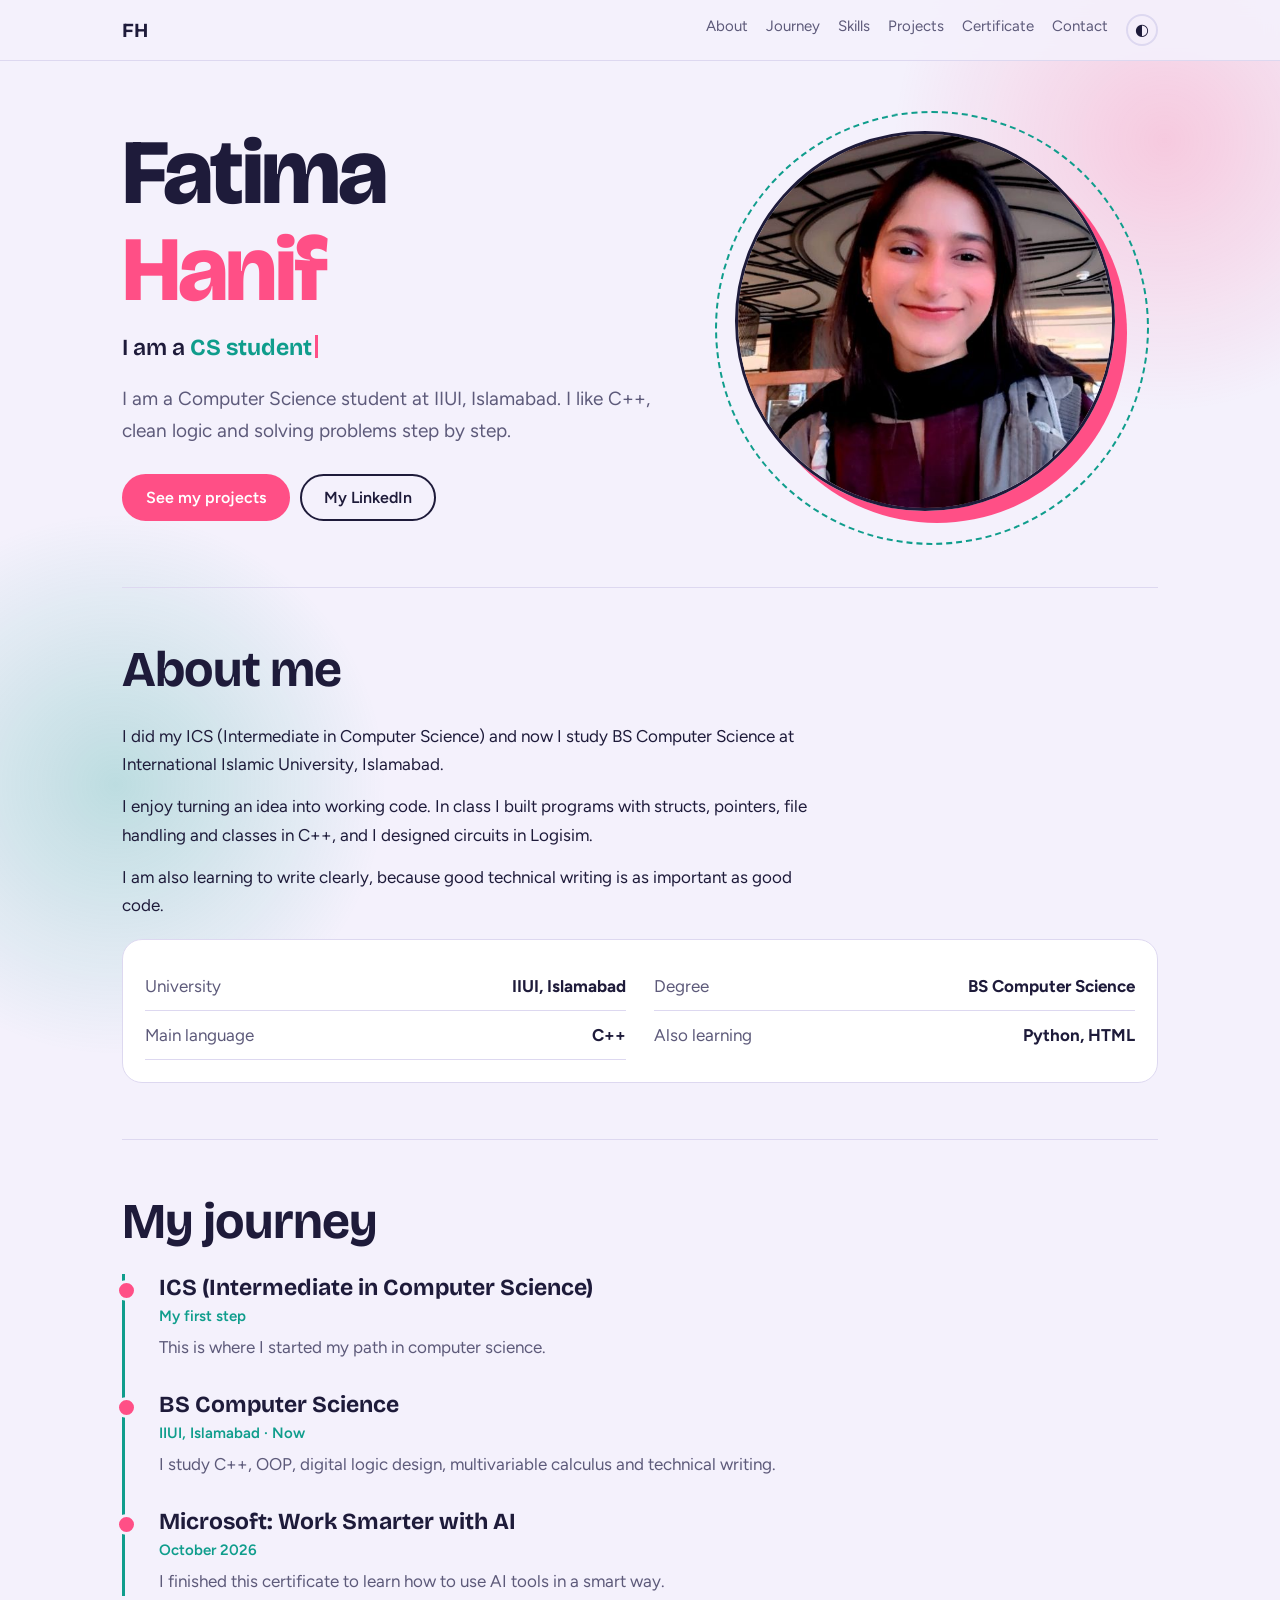
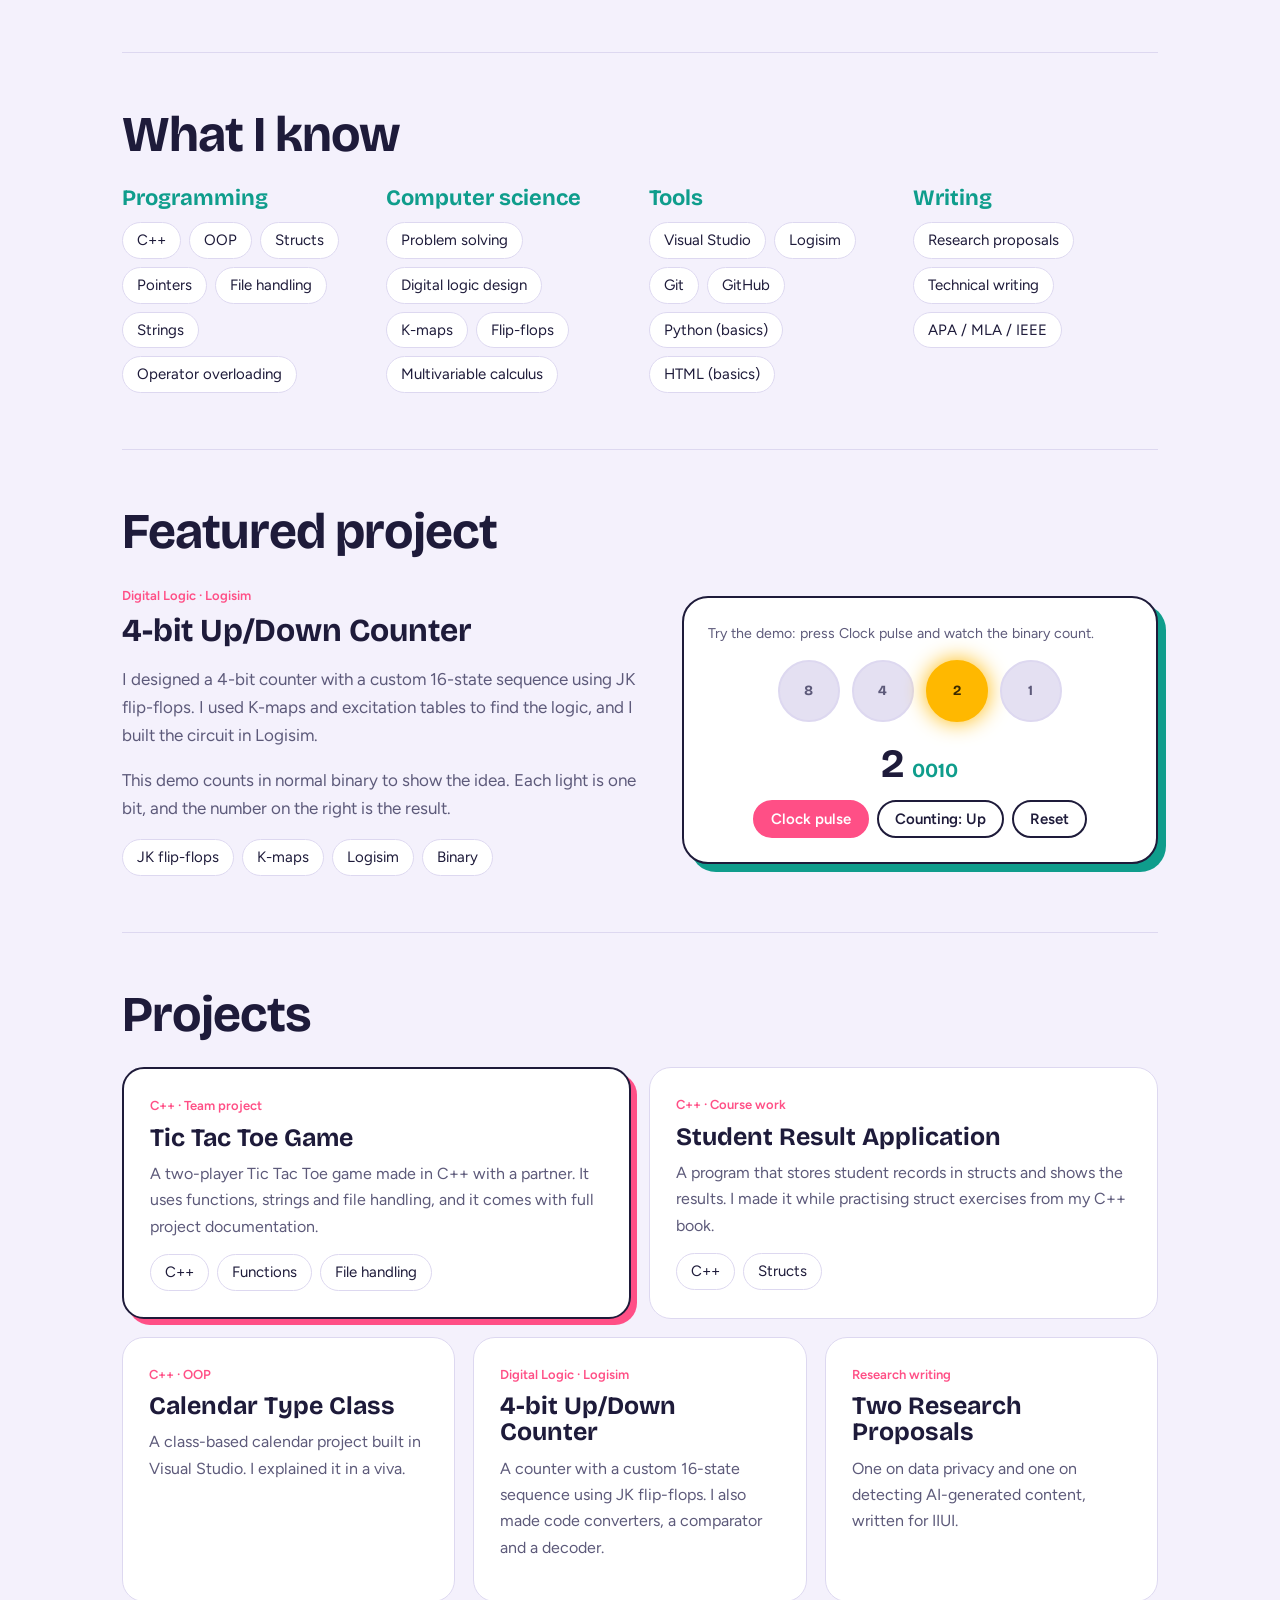
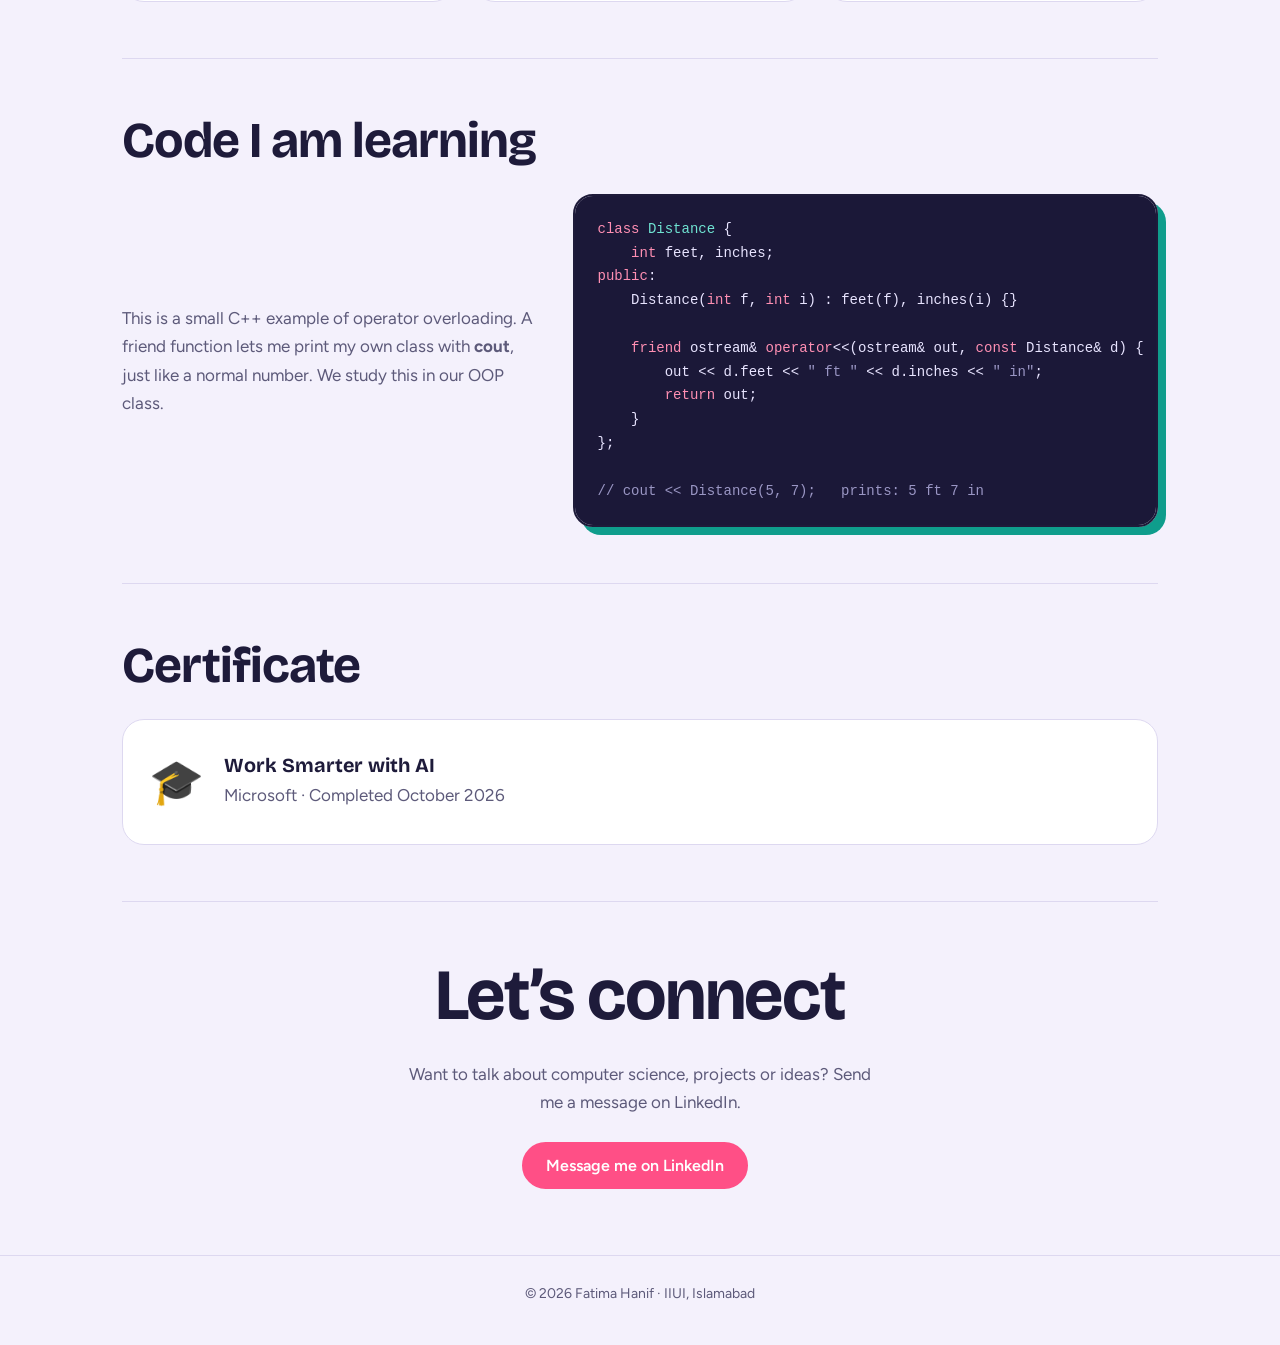
==== index.html @ 7690d079 "Rename Index.html to index.html" ====
<!DOCTYPE html>
<html lang="en">
<head>
<meta charset="utf-8">
<meta name="viewport" content="width=device-width, initial-scale=1, viewport-fit=cover">
<title>Fatima Hanif | Computer Science Student</title>
<link rel="preconnect" href="https://fonts.googleapis.com">
<link href="https://fonts.googleapis.com/css2?family=Bricolage+Grotesque:wght@500;700;800&family=Figtree:wght@400;500;600&display=swap" rel="stylesheet">
<style>
:root{--bg:#f4f1fc;--card:#fff;--ink:#1e1b3a;--mute:#5d5a7a;--line:#ddd8f0;--pink:#ff4f86;--teal:#0f9d8c;--led:#ffb800;--off:#e4e0f2;
box-sizing:border-box;padding-top:env(safe-area-inset-top,0px);padding-bottom:env(safe-area-inset-bottom,0px)}
@media(prefers-color-scheme:dark){:root:not([data-theme="light"]){--bg:#15132b;--card:#1f1c3d;--ink:#f1eeff;--mute:#b0abd2;--line:#34305c;--pink:#ff6b9a;--teal:#3fd3bf;--off:#2d2a52;color-scheme:dark}}
:root[data-theme="dark"]{--bg:#15132b;--card:#1f1c3d;--ink:#f1eeff;--mute:#b0abd2;--line:#34305c;--pink:#ff6b9a;--teal:#3fd3bf;--off:#2d2a52;color-scheme:dark}
html{scroll-behavior:smooth;scroll-padding-top:70px}
*{box-sizing:border-box}
body{margin:0;background:var(--bg);color:var(--ink);font:17px/1.65 Figtree,system-ui,sans-serif}
h1,h2,h3{font-family:'Bricolage Grotesque',Georgia,sans-serif;line-height:1.05;margin:0}
a{color:inherit}
:focus-visible{outline:3px solid var(--pink);outline-offset:3px}
.wrap{max-width:1080px;margin:0 auto;padding:0 22px}
nav{position:sticky;top:env(safe-area-inset-top,0px);z-index:5;background:color-mix(in srgb,var(--bg) 88%,transparent);backdrop-filter:blur(10px);border-bottom:1px solid var(--line)}
nav .wrap{display:flex;justify-content:space-between;align-items:center;height:60px;gap:12px}
nav b{font-family:'Bricolage Grotesque',sans-serif;font-size:20px}
nav div{display:flex;gap:18px;font-size:15px;flex-wrap:wrap}
nav a{text-decoration:none;color:var(--mute)}nav a:hover{color:var(--pink)}
.hero{display:grid;grid-template-columns:1.2fr 1fr;gap:40px;align-items:center;padding:64px 0 56px}
.hero h1{font-size:clamp(46px,8vw,92px);font-weight:800;letter-spacing:-.03em}
.hero h1 span{display:block;color:var(--pink)}
.hero p{max-width:46ch;color:var(--mute);font-size:19px;margin:22px 0 28px}
.btn{display:inline-block;padding:12px 22px;border-radius:999px;font-weight:600;text-decoration:none;border:2px solid var(--ink);margin:0 10px 10px 0;cursor:pointer;background:none;color:var(--ink);font:600 16px Figtree,sans-serif}
.btn.fill{background:var(--pink);border-color:var(--pink);color:#fff}
.btn:hover{transform:translateY(-2px)}
.chip{background:var(--card);border:2px solid var(--ink);border-radius:26px;padding:24px;box-shadow:8px 8px 0 var(--teal)}
.chip small{color:var(--mute);display:block;margin-bottom:14px}
.leds{display:flex;gap:12px;justify-content:center;margin:10px 0 18px}
.led{width:clamp(44px,12vw,62px);aspect-ratio:1;border-radius:50%;background:var(--off);border:2px solid var(--line);display:grid;place-items:center;font:700 14px 'Bricolage Grotesque',sans-serif;color:var(--mute);transition:.25s}
.led.on{background:var(--led);border-color:var(--led);color:#3a2a00;box-shadow:0 0 22px var(--led)}
.read{text-align:center;font:700 40px 'Bricolage Grotesque',sans-serif;margin-bottom:12px}
.read em{font-style:normal;color:var(--teal);font-size:20px;margin-left:8px}
.ctrl{display:flex;gap:8px;justify-content:center;flex-wrap:wrap}
.ctrl .btn{margin:0;padding:8px 16px;font-size:15px}
section{padding:56px 0;border-top:1px solid var(--line)}
section h2{font-size:clamp(32px,5vw,50px);margin-bottom:26px;letter-spacing:-.02em}
.about{display:grid;grid-template-columns:1fr;gap:32px}.about p{max-width:64ch}
.about p{margin:0 0 14px}
.facts{display:grid;grid-template-columns:1fr 1fr;gap:0 28px;margin-top:20px;background:var(--card);border-radius:20px;padding:22px;border:1px solid var(--line)}
.pic{display:grid;place-items:center;padding:0 14px 14px 0}.me{display:block;width:min(100%,380px);aspect-ratio:1;object-fit:cover;object-position:50% 20%;border-radius:50%;border:3px solid var(--ink);box-shadow:12px 12px 0 var(--pink)}
.facts div{display:flex;justify-content:space-between;gap:12px;padding:10px 0;border-bottom:1px solid var(--line)}
.facts div:last-child{border:0}.facts span{color:var(--mute)}.facts b{text-align:right}
.skills{display:grid;grid-template-columns:repeat(auto-fit,minmax(230px,1fr));gap:18px}
.skills h3{font-size:22px;margin-bottom:12px;color:var(--teal)}
.tags{display:flex;flex-wrap:wrap;gap:8px}
.tags span{background:var(--card);border:1px solid var(--line);padding:5px 14px;border-radius:999px;font-size:15px}
.proj{display:grid;grid-template-columns:repeat(6,1fr);gap:18px}
.card{background:var(--card);border:1px solid var(--line);border-radius:22px;padding:26px;grid-column:span 2}
.card.big{grid-column:span 3}
.card:nth-child(1){border:2px solid var(--ink);box-shadow:6px 6px 0 var(--pink)}
.card h3{font-size:25px;margin-bottom:10px}
.card p{margin:0 0 14px;color:var(--mute);font-size:16px}
.tag{font-size:13px;font-weight:600;color:var(--pink);margin-bottom:8px;display:block}
.cert{display:flex;gap:20px;align-items:center;background:var(--card);border:1px solid var(--line);border-radius:22px;padding:26px;flex-wrap:wrap}
.cert i{font-style:normal;font-size:44px}
.cert p{margin:4px 0 0;color:var(--mute)}
.contact{text-align:center}
.contact h2{font-size:clamp(36px,7vw,72px)}
.contact p{color:var(--mute);max-width:42ch;margin:0 auto 26px}
footer{text-align:center;color:var(--mute);font-size:14px;padding:26px 0 40px;border-top:1px solid var(--line)}
.theme{background:none;border:2px solid var(--line);color:var(--ink);border-radius:50%;width:32px;height:32px;cursor:pointer;font-size:16px;line-height:1;padding:0}.theme:hover{border-color:var(--pink)}
.card{transition:transform .2s}.card:hover{transform:translateY(-4px)}
.tl{list-style:none;margin:0;padding:0 0 0 26px;border-left:3px solid var(--teal)}.tl li{position:relative;padding:0 0 30px 8px}.tl li:last-child{padding-bottom:0}.tl li::before{content:"";position:absolute;left:-35px;top:6px;width:15px;height:15px;border-radius:50%;background:var(--pink);border:3px solid var(--bg)}
.tl b{font:700 23px 'Bricolage Grotesque',sans-serif;display:block}.tl span{color:var(--teal);font-weight:600;font-size:15px}.tl p{margin:4px 0 0;color:var(--mute)}
.cwrap{display:grid;grid-template-columns:1fr 1.4fr;gap:34px;align-items:center}.cwrap p{margin:0;color:var(--mute)}
.code{margin:0;background:#1b1838;color:#e8e4ff;border-radius:20px;padding:22px;overflow-x:auto;font:14px/1.7 ui-monospace,Consolas,monospace;border:2px solid var(--ink);box-shadow:8px 8px 0 var(--teal)}.code .k{color:#ff8fb3}.code .t{color:#6fe3d2}.code .c{color:#9a96c4}
.feat{display:grid;grid-template-columns:1.1fr 1fr;gap:36px;align-items:center}.feat h3{font-size:32px;margin-bottom:12px}.feat p{color:var(--mute)}
/* motion */
.bar{position:absolute;left:0;bottom:-1px;height:3px;width:100%;background:linear-gradient(90deg,var(--pink),var(--teal));transform-origin:left;transform:scaleX(0)}
nav a{position:relative}nav a::after{content:"";position:absolute;left:0;right:0;bottom:-3px;height:2px;background:var(--pink);transform:scaleX(0);transition:transform .25s}nav a:hover::after{transform:scaleX(1)}
body::before,body::after{content:"";position:fixed;z-index:-1;pointer-events:none;width:46vmax;height:46vmax;border-radius:50%}
body::before{top:-12vmax;right:-14vmax;background:radial-gradient(circle,color-mix(in srgb,var(--pink) 24%,transparent),transparent 65%);animation:drift 18s ease-in-out infinite alternate}
body::after{bottom:-14vmax;left:-14vmax;background:radial-gradient(circle,color-mix(in srgb,var(--teal) 24%,transparent),transparent 65%);animation:drift2 22s ease-in-out infinite alternate}
.hero h1{animation:rise .9s backwards}.hero h1 span{animation:rise .9s .15s backwards}
.role{font:600 23px 'Bricolage Grotesque',sans-serif;margin-top:16px;animation:rise .8s .3s backwards}.role b{color:var(--teal);font-weight:700}
.cur{display:inline-block;width:3px;height:1em;background:var(--pink);margin-left:3px;vertical-align:-3px;animation:blink 1s steps(2) infinite}
.hero p{animation:rise .8s .45s backwards}.hero .btn{animation:rise .8s .6s backwards}
.pic{position:relative;animation:float 6s ease-in-out 1.4s infinite}
.pic::before{content:"";position:absolute;top:50%;left:50%;width:min(calc(100% + 36px),430px);aspect-ratio:1;border-radius:50%;border:2px dashed var(--teal);transform:translate(-50%,-50%);animation:spin 28s linear infinite;pointer-events:none}
.me{animation:pop 1s .2s cubic-bezier(.2,.9,.3,1.25) backwards}
.js .rv{opacity:0;transform:translateY(30px);transition:opacity .7s ease,transform .7s cubic-bezier(.2,.7,.2,1)}.js .rv.in{opacity:1;transform:none}
.tags span{transition:transform .2s,border-color .2s}.tags span:hover{transform:translateY(-3px) rotate(-2deg);border-color:var(--pink)}
.cert i{display:inline-block;animation:wiggle 3.5s ease-in-out infinite}
.contact .btn.fill{animation:pulse 2.4s infinite}
@keyframes rise{from{opacity:0;transform:translateY(34px)}}
@keyframes pop{from{opacity:0;transform:scale(.6) rotate(-8deg)}}
@keyframes float{50%{transform:translateY(-12px)}}
@keyframes spin{to{transform:translate(-50%,-50%) rotate(360deg)}}
@keyframes blink{50%{opacity:0}}
@keyframes drift{to{transform:translate(-6vmax,8vmax) scale(1.15)}}
@keyframes drift2{to{transform:translate(8vmax,-6vmax) scale(1.2)}}
@keyframes wiggle{0%,30%,100%{transform:rotate(0)}8%{transform:rotate(-14deg)}16%{transform:rotate(12deg)}24%{transform:rotate(-6deg)}}
@keyframes pulse{0%{box-shadow:0 0 0 0 color-mix(in srgb,var(--pink) 55%,transparent)}70%,100%{box-shadow:0 0 0 18px transparent}}
@media(max-width:820px){.cwrap{grid-template-columns:1fr}}
@media(max-width:820px){.hero,.about{grid-template-columns:1fr}.card,.card.big{grid-column:span 6}.me{width:min(100%,280px)}.pic{order:-1}.feat{grid-template-columns:1fr}.facts{grid-template-columns:1fr}nav div{gap:12px;font-size:14px}}
@media(prefers-reduced-motion:reduce){*,*::before,*::after{transition:none!important;animation:none!important;scroll-behavior:auto!important}.js .rv{opacity:1!important;transform:none!important}}
</style>
<script>document.documentElement.classList.add('js')</script>
</head>
<body>
<nav><div class="wrap"><b>FH</b><div><a href="#about">About</a><a href="#education">Journey</a><a href="#skills">Skills</a><a href="#projects">Projects</a><a href="#cert">Certificate</a><a href="#contact">Contact</a><button class="theme" id="theme" aria-label="Switch between light and dark mode">◐</button></div></div><div class="bar" id="bar"></div></nav>

<main class="wrap">
<header class="hero">
  <div>
    <h1>Fatima<span>Hanif</span></h1>
    <div class="role">I am a <b id="role"></b><i class="cur"></i></div>
    <p>I am a Computer Science student at IIUI, Islamabad. I like C++, clean logic and solving problems step by step.</p>
    <a class="btn fill" href="#projects">See my projects</a><a class="btn" href="https://www.linkedin.com/in/fatima-hanif-715005385/" target="_blank" rel="noopener">My LinkedIn</a>
  </div>
  <div class="pic"><img class="me" alt="Fatima Hanif smiling" src="[data-uri]"></div>
</header>

<section id="about">
  <h2>About me</h2>
  <div class="about">
        <div>
      <p>I did my ICS (Intermediate in Computer Science) and now I study BS Computer Science at International Islamic University, Islamabad.</p>
      <p>I enjoy turning an idea into working code. In class I built programs with structs, pointers, file handling and classes in C++, and I designed circuits in Logisim.</p>
      <p>I am also learning to write clearly, because good technical writing is as important as good code.</p>
    <div class="facts">
            <div><span>University</span><b>IIUI, Islamabad</b></div>
      <div><span>Degree</span><b>BS Computer Science</b></div>
      <div><span>Main language</span><b>C++</b></div>
      <div><span>Also learning</span><b>Python, HTML</b></div>
    </div>
    </div>
  </div>
</section>

<section id="education">
  <h2>My journey</h2>
  <ul class="tl">
    <li><b>ICS (Intermediate in Computer Science)</b><span>My first step</span><p>This is where I started my path in computer science.</p></li>
    <li><b>BS Computer Science</b><span>IIUI, Islamabad · Now</span><p>I study C++, OOP, digital logic design, multivariable calculus and technical writing.</p></li>
    <li><b>Microsoft: Work Smarter with AI</b><span>October 2026</span><p>I finished this certificate to learn how to use AI tools in a smart way.</p></li>
  </ul>
</section>

<section id="skills">
  <h2>What I know</h2>
  <div class="skills">
    <div><h3>Programming</h3><div class="tags"><span>C++</span><span>OOP</span><span>Structs</span><span>Pointers</span><span>File handling</span><span>Strings</span><span>Operator overloading</span></div></div>
    <div><h3>Computer science</h3><div class="tags"><span>Problem solving</span><span>Digital logic design</span><span>K-maps</span><span>Flip-flops</span><span>Multivariable calculus</span></div></div>
    <div><h3>Tools</h3><div class="tags"><span>Visual Studio</span><span>Logisim</span><span>Git</span><span>GitHub</span><span>Python (basics)</span><span>HTML (basics)</span></div></div>
    <div><h3>Writing</h3><div class="tags"><span>Research proposals</span><span>Technical writing</span><span>APA / MLA / IEEE</span></div></div>
  </div>
</section>

<section id="featured">
  <h2>Featured project</h2>
  <div class="feat">
    <div>
      <span class="tag">Digital Logic · Logisim</span>
      <h3>4-bit Up/Down Counter</h3>
      <p>I designed a 4-bit counter with a custom 16-state sequence using JK flip-flops. I used K-maps and excitation tables to find the logic, and I built the circuit in Logisim.</p>
      <p>This demo counts in normal binary to show the idea. Each light is one bit, and the number on the right is the result.</p>
      <div class="tags"><span>JK flip-flops</span><span>K-maps</span><span>Logisim</span><span>Binary</span></div>
    </div>
    <div class="chip" aria-label="Interactive 4-bit counter">
    <small>Try the demo: press Clock pulse and watch the binary count.</small>
    <div class="leds" id="leds"></div>
    <div class="read"><span id="dec">0</span><em id="bin">0000</em></div>
    <div class="ctrl">
      <button class="btn fill" id="clk">Clock pulse</button>
      <button class="btn" id="dir">Counting: Up</button>
      <button class="btn" id="rst">Reset</button>
    </div>
  </div>
  </div>
</section>

<section id="projects">
  <h2>Projects</h2>
  <div class="proj">
    <article class="card big"><span class="tag">C++ · Team project</span><h3>Tic Tac Toe Game</h3><p>A two-player Tic Tac Toe game made in C++ with a partner. It uses functions, strings and file handling, and it comes with full project documentation.</p><div class="tags"><span>C++</span><span>Functions</span><span>File handling</span></div></article>
    <article class="card big"><span class="tag">C++ · Course work</span><h3>Student Result Application</h3><p>A program that stores student records in structs and shows the results. I made it while practising struct exercises from my C++ book.</p><div class="tags"><span>C++</span><span>Structs</span></div></article>
    <article class="card"><span class="tag">C++ · OOP</span><h3>Calendar Type Class</h3><p>A class-based calendar project built in Visual Studio. I explained it in a viva.</p></article>
    <article class="card"><span class="tag">Digital Logic · Logisim</span><h3>4-bit Up/Down Counter</h3><p>A counter with a custom 16-state sequence using JK flip-flops. I also made code converters, a comparator and a decoder.</p></article>
    <article class="card"><span class="tag">Research writing</span><h3>Two Research Proposals</h3><p>One on data privacy and one on detecting AI-generated content, written for IIUI.</p></article>
  </div>
</section>

<section id="code">
  <h2>Code I am learning</h2>
  <div class="cwrap">
    <p>This is a small C++ example of operator overloading. A friend function lets me print my own class with <b>cout</b>, just like a normal number. We study this in our OOP class.</p>
<pre class="code" aria-label="C++ code example"><code><span class="k">class</span> <span class="t">Distance</span> {
    <span class="k">int</span> feet, inches;
<span class="k">public</span>:
    Distance(<span class="k">int</span> f, <span class="k">int</span> i) : feet(f), inches(i) {}

    <span class="k">friend</span> ostream&amp; <span class="k">operator</span>&lt;&lt;(ostream&amp; out, <span class="k">const</span> Distance&amp; d) {
        out &lt;&lt; d.feet &lt;&lt; <span class="c">" ft "</span> &lt;&lt; d.inches &lt;&lt; <span class="c">" in"</span>;
        <span class="k">return</span> out;
    }
};

<span class="c">// cout &lt;&lt; Distance(5, 7);   prints: 5 ft 7 in</span></code></pre>
  </div>
</section>

<section id="cert">
  <h2>Certificate</h2>
  <div class="cert"><i aria-hidden="true">🎓</i><div><h3>Work Smarter with AI</h3><p>Microsoft · Completed October 2026</p></div></div>
</section>

<section id="contact" class="contact">
  <h2>Let’s connect</h2>
  <p>Want to talk about computer science, projects or ideas? Send me a message on LinkedIn.</p>
  <a class="btn fill" href="https://www.linkedin.com/in/fatima-hanif-715005385/" target="_blank" rel="noopener">Message me on LinkedIn</a>
</section>
</main>
<footer>© 2026 Fatima Hanif · IIUI, Islamabad</footer>

<script>
var n=0,up=true,leds=document.getElementById('leds');
for(var i=3;i>=0;i--){var d=document.createElement('div');d.className='led';d.textContent=1<<i;leds.appendChild(d)}
function draw(){var b=n.toString(2).padStart(4,'0');[].forEach.call(leds.children,function(l,k){l.classList.toggle('on',b[k]==='1')});
document.getElementById('dec').textContent=n;document.getElementById('bin').textContent=b}
document.getElementById('clk').onclick=function(){n=(n+(up?1:15))%16;draw()};
document.getElementById('dir').onclick=function(){up=!up;this.textContent='Counting: '+(up?'Up':'Down')};
document.getElementById('rst').onclick=function(){n=0;draw()};
draw();
(function(){if(matchMedia('(prefers-reduced-motion: reduce)').matches||!('IntersectionObserver' in window))return;var seq=[8,4,2,1,2,4,8,0],k=0;var o=new IntersectionObserver(function(es){if(es[0].isIntersecting){o.disconnect();var t=setInterval(function(){n=seq[k++];draw();if(k>=seq.length)clearInterval(t)},160)}},{threshold:.5});o.observe(document.getElementById('leds'))})();
(function(){var rm=matchMedia('(prefers-reduced-motion: reduce)').matches;
var words=['CS student','C++ coder','problem solver','logic lover'],r=document.getElementById('role');
if(rm){r.textContent=words[0]}else{var w=0,c=0,del=false;(function tick(){var s=words[w];c+=del?-1:1;r.textContent=s.slice(0,c);var d=del?45:95;if(!del&&c===s.length){del=true;d=1400}else if(del&&c===0){del=false;w=(w+1)%words.length;d=300}setTimeout(tick,d)})()}
var bar=document.getElementById('bar');function sp(){var h=document.documentElement.scrollHeight-innerHeight;bar.style.transform='scaleX('+(h>0?scrollY/h:0)+')'}addEventListener('scroll',sp,{passive:true});sp();
if(rm||!('IntersectionObserver' in window))return;
var els=document.querySelectorAll('section h2,.about p,.facts,.feat>*,.skills>div,.tl li,.card,.cwrap>*,.cert,.contact p,.contact .btn');
var io=new IntersectionObserver(function(es){es.forEach(function(e){if(e.isIntersecting){var el=e.target;io.unobserve(el);el.classList.add('in');setTimeout(function(){el.classList.remove('rv','in');el.style.transitionDelay=''},1200)}})},{threshold:.12});
els.forEach(function(el){el.classList.add('rv');el.style.transitionDelay=(Array.prototype.indexOf.call(el.parentNode.children,el)%4)*90+'ms';io.observe(el)})})();
document.getElementById('theme').onclick=function(){var r=document.documentElement,d=r.dataset.theme?r.dataset.theme==='dark':matchMedia('(prefers-color-scheme: dark)').matches;r.dataset.theme=d?'light':'dark'};
</script>
</body>
</html>
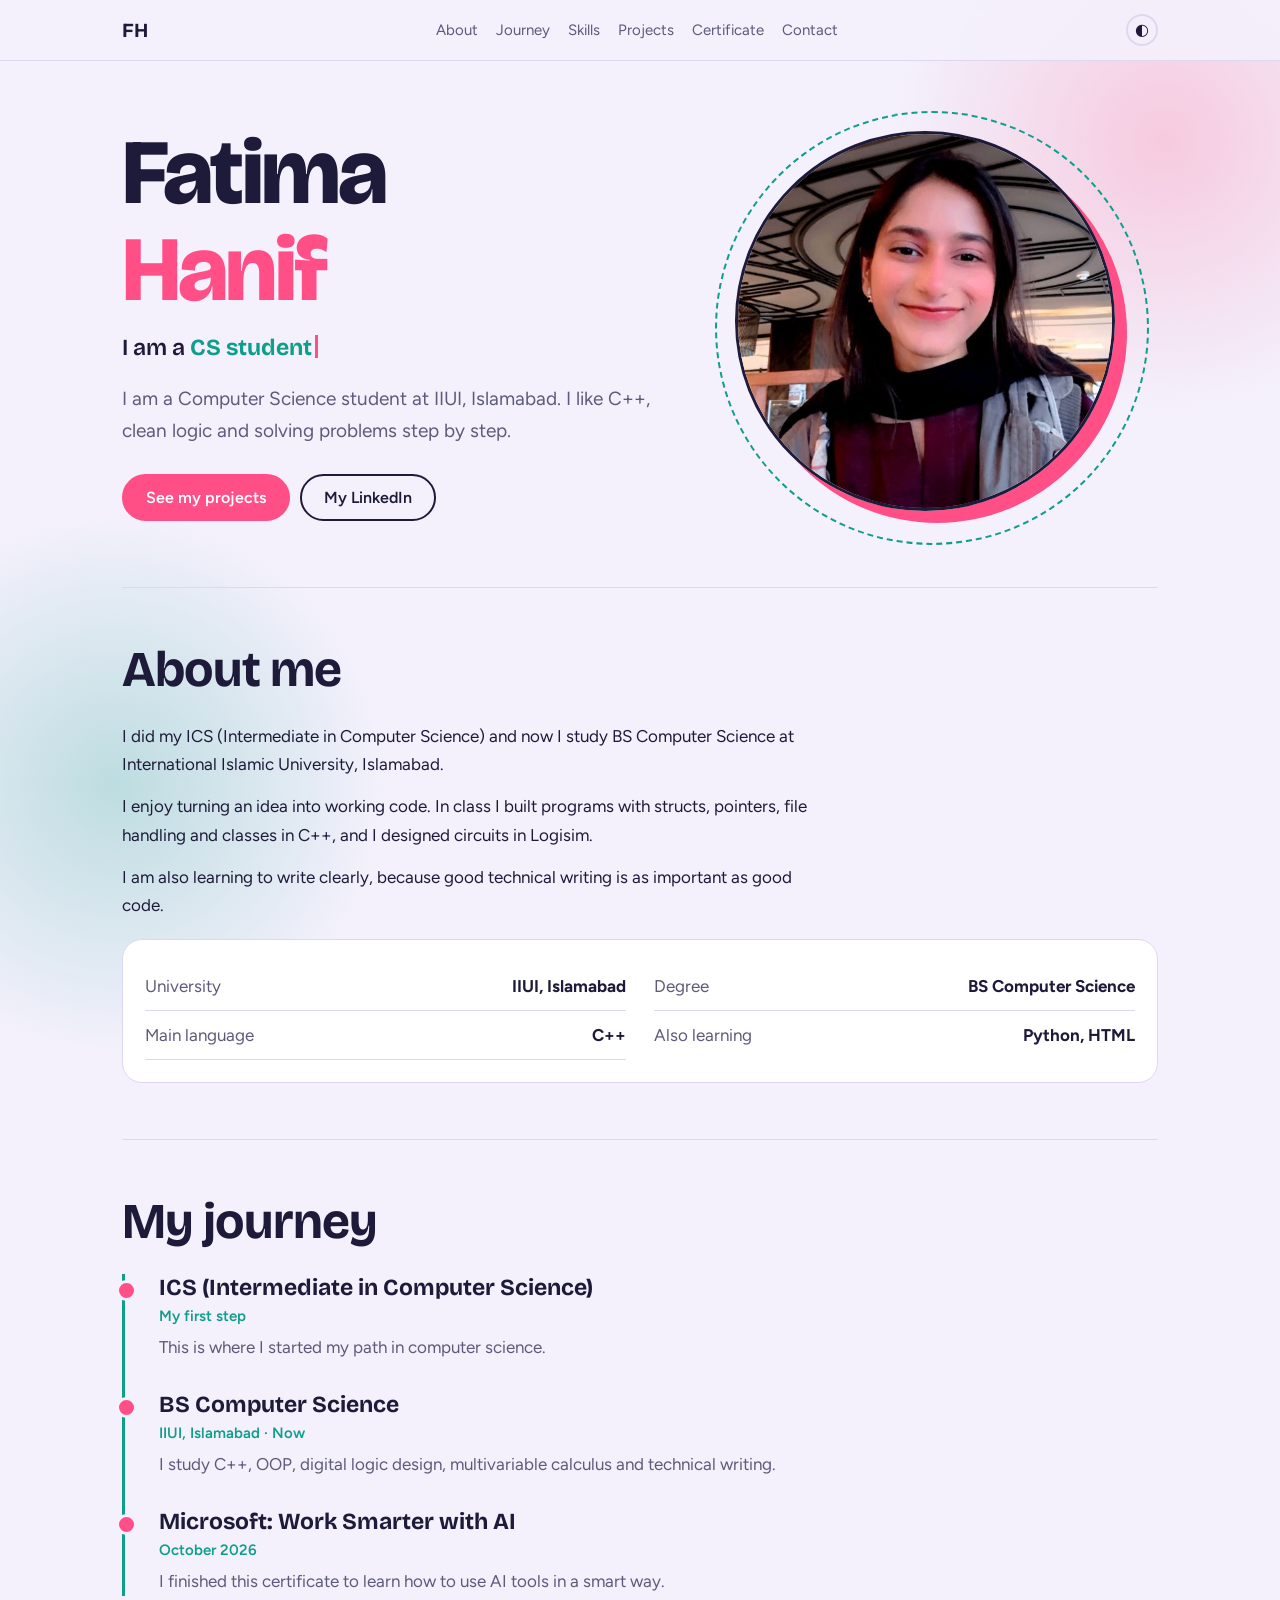
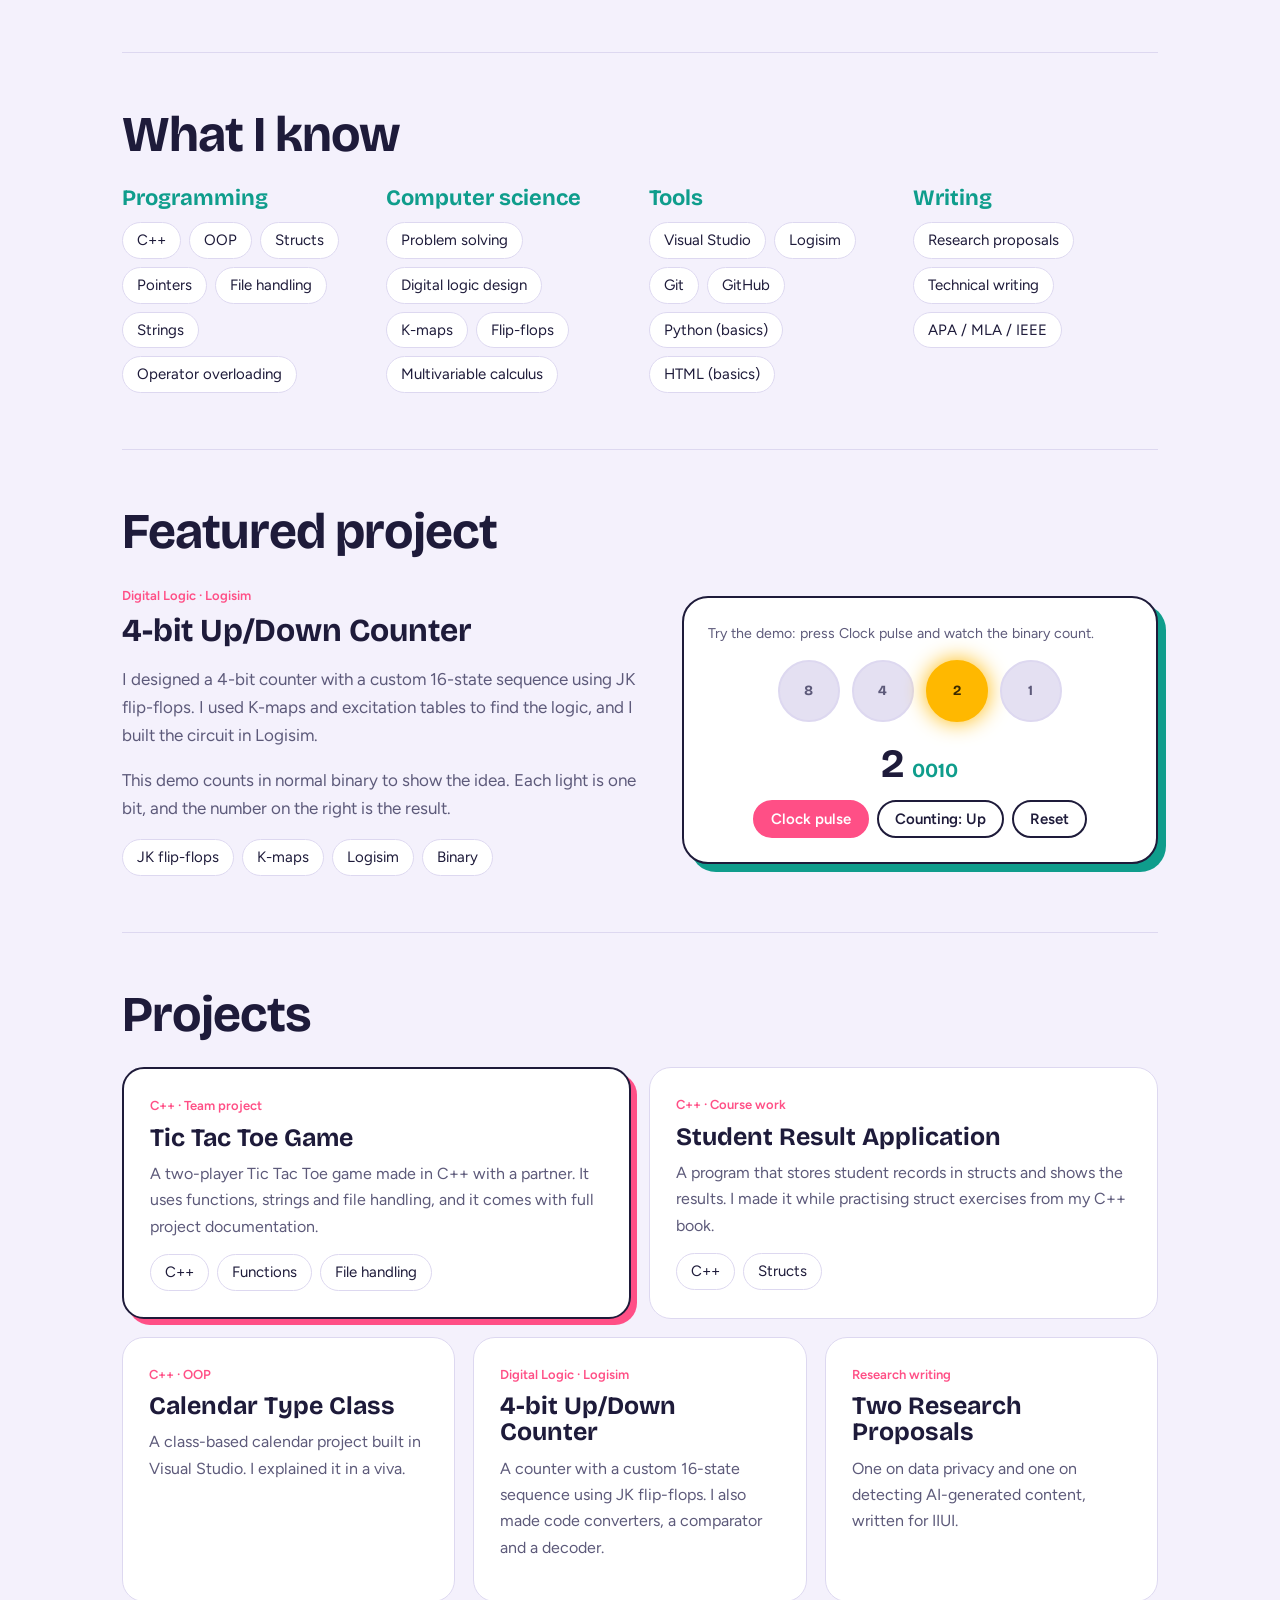
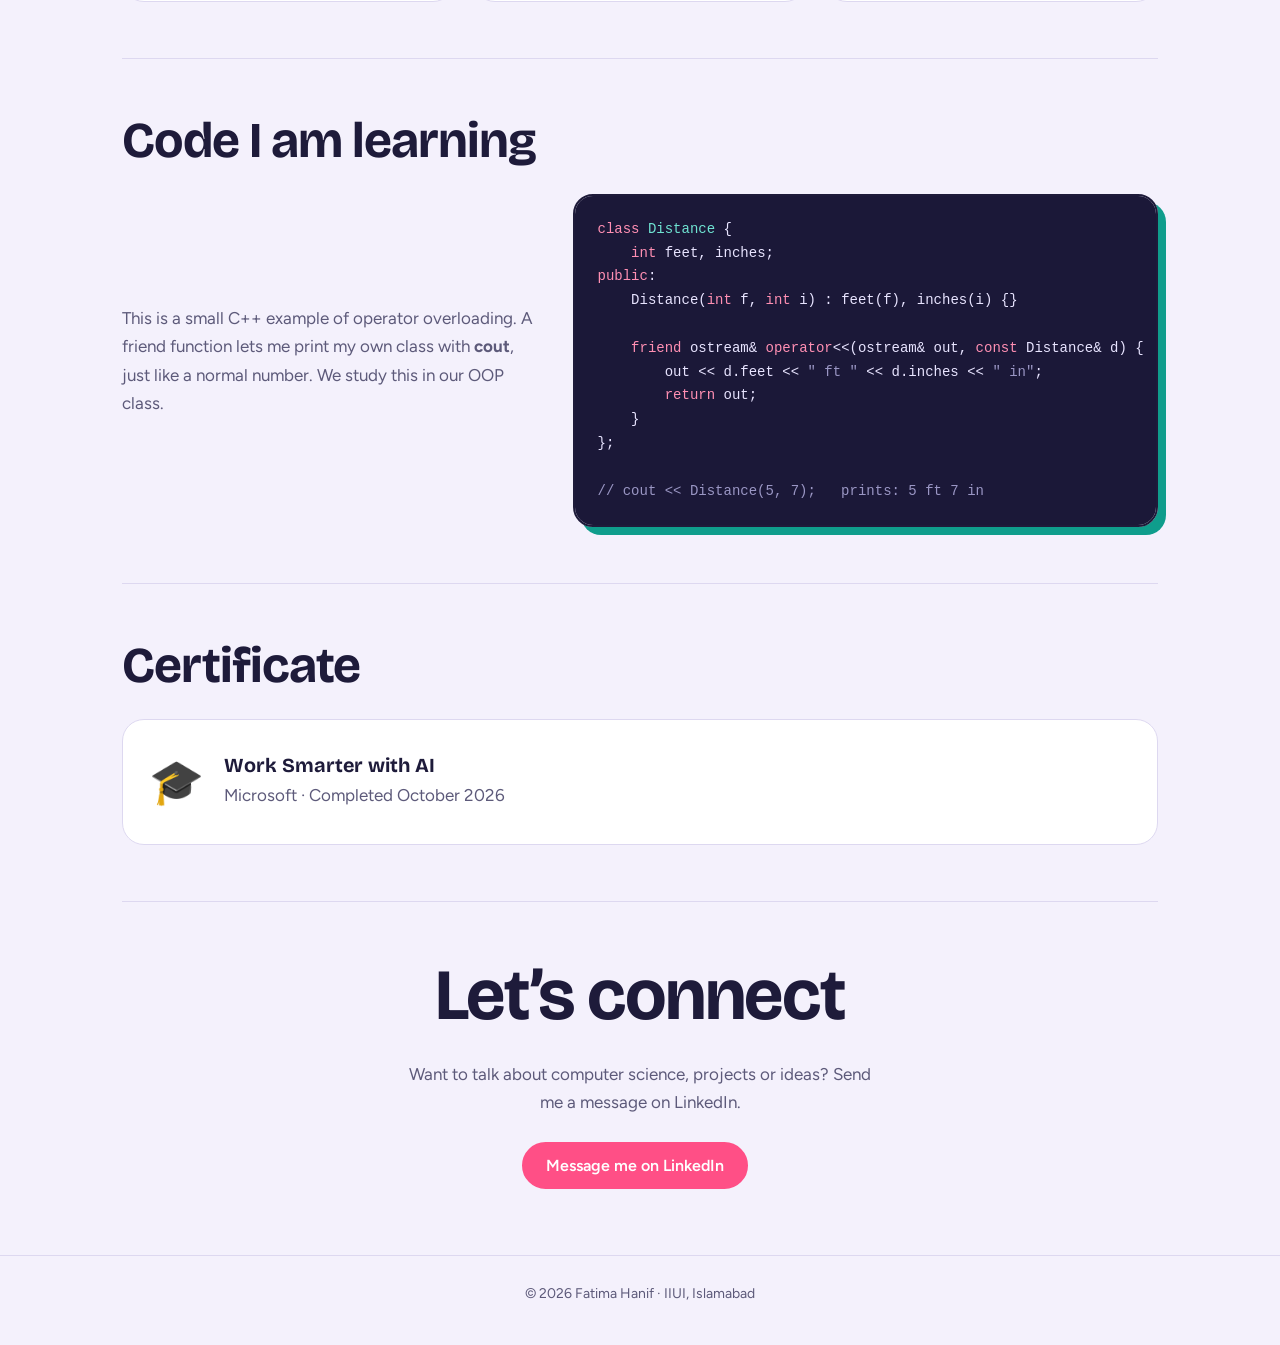
==== commit 8532f9e0: "Rename fatima-portfolio-v2.html to index.html" ====
--- a/index.html
+++ b/index.html
@@ -101,11 +101,26 @@
 @media(max-width:820px){.cwrap{grid-template-columns:1fr}}
 @media(max-width:820px){.hero,.about{grid-template-columns:1fr}.card,.card.big{grid-column:span 6}.me{width:min(100%,280px)}.pic{order:-1}.feat{grid-template-columns:1fr}.facts{grid-template-columns:1fr}nav div{gap:12px;font-size:14px}}
 @media(prefers-reduced-motion:reduce){*,*::before,*::after{transition:none!important;animation:none!important;scroll-behavior:auto!important}.js .rv{opacity:1!important;transform:none!important}}
+
+/* mobile menu */
+.acts{display:flex;align-items:center;gap:10px}
+.menu{display:none;background:none;border:2px solid var(--line);color:var(--ink);border-radius:10px;width:40px;height:36px;font-size:20px;line-height:1;cursor:pointer;padding:0}
+@media(max-width:820px){
+nav .wrap{height:56px;flex-wrap:nowrap}
+.theme{width:36px;height:36px}
+.menu{display:block}
+nav .links{display:none;position:absolute;left:0;right:0;top:100%;flex-direction:column;gap:0;padding:6px 22px 12px;background:var(--bg);border-bottom:1px solid var(--line);box-shadow:0 16px 24px rgba(30,27,58,.14)}
+nav .links.open{display:flex}
+nav .links a{padding:14px 4px;font-size:18px;color:var(--ink);border-bottom:1px solid var(--line)}
+nav .links a:last-child{border-bottom:0}
+nav .links a::after{display:none}
+.pic::before{width:min(316px,100%)}
+}
 </style>
 <script>document.documentElement.classList.add('js')</script>
 </head>
 <body>
-<nav><div class="wrap"><b>FH</b><div><a href="#about">About</a><a href="#education">Journey</a><a href="#skills">Skills</a><a href="#projects">Projects</a><a href="#cert">Certificate</a><a href="#contact">Contact</a><button class="theme" id="theme" aria-label="Switch between light and dark mode">◐</button></div></div><div class="bar" id="bar"></div></nav>
+<nav><div class="wrap"><b>FH</b><div class="links" id="links"><a href="#about">About</a><a href="#education">Journey</a><a href="#skills">Skills</a><a href="#projects">Projects</a><a href="#cert">Certificate</a><a href="#contact">Contact</a></div><div class="acts"><button class="theme" id="theme" aria-label="Switch between light and dark mode">◐</button><button class="menu" id="menu" aria-label="Open menu" aria-expanded="false" aria-controls="links">☰</button></div></div><div class="bar" id="bar"></div></nav>
 
 <main class="wrap">
 <header class="hero">
@@ -239,6 +254,12 @@
 var io=new IntersectionObserver(function(es){es.forEach(function(e){if(e.isIntersecting){var el=e.target;io.unobserve(el);el.classList.add('in');setTimeout(function(){el.classList.remove('rv','in');el.style.transitionDelay=''},1200)}})},{threshold:.12});
 els.forEach(function(el){el.classList.add('rv');el.style.transitionDelay=(Array.prototype.indexOf.call(el.parentNode.children,el)%4)*90+'ms';io.observe(el)})})();
 document.getElementById('theme').onclick=function(){var r=document.documentElement,d=r.dataset.theme?r.dataset.theme==='dark':matchMedia('(prefers-color-scheme: dark)').matches;r.dataset.theme=d?'light':'dark'};
+var mb=document.getElementById('menu'),ls=document.getElementById('links');
+function cm(o){ls.classList.toggle('open',o);mb.setAttribute('aria-expanded',o);mb.textContent=o?'\u2715':'\u2630'}
+mb.onclick=function(){cm(!ls.classList.contains('open'))};
+ls.addEventListener('click',function(e){if(e.target.tagName==='A')cm(false)});
+addEventListener('keydown',function(e){if(e.key==='Escape')cm(false)});
+addEventListener('resize',function(){if(innerWidth>820)cm(false)});
 </script>
 </body>
 </html>
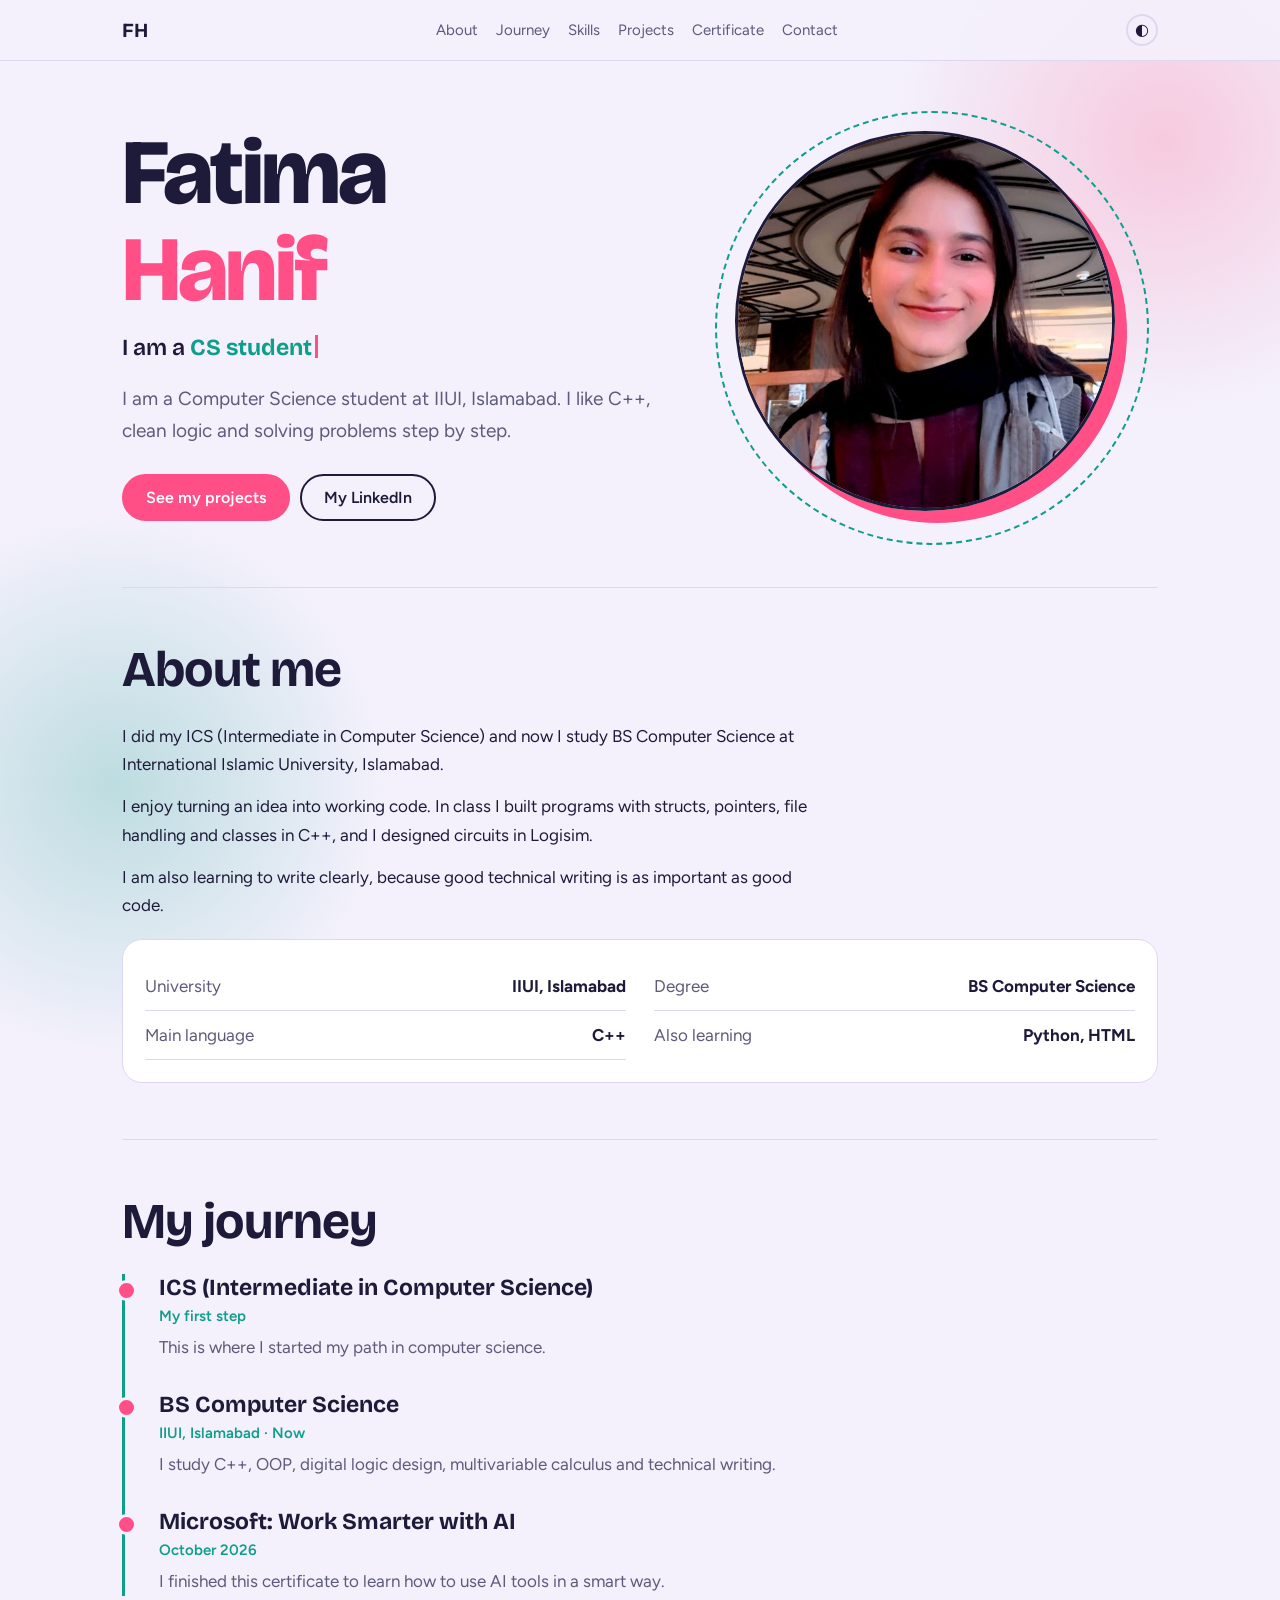
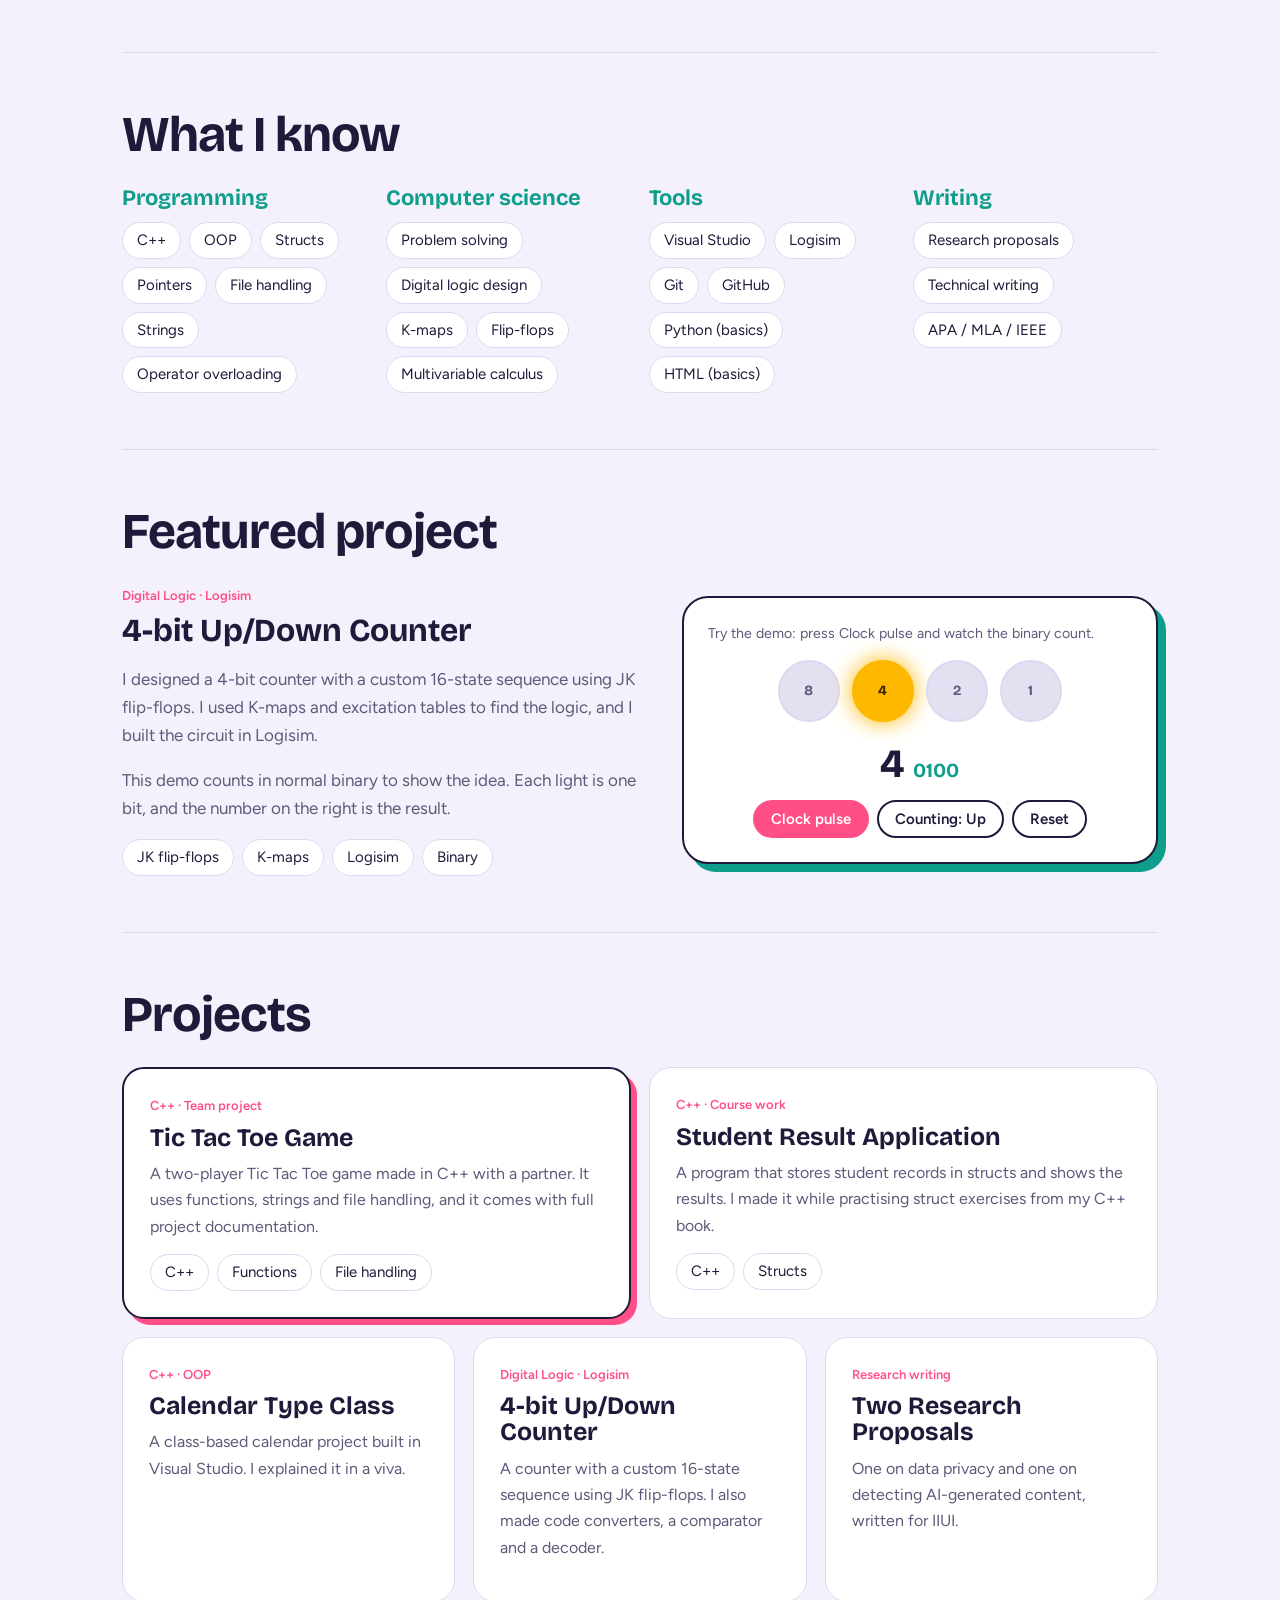
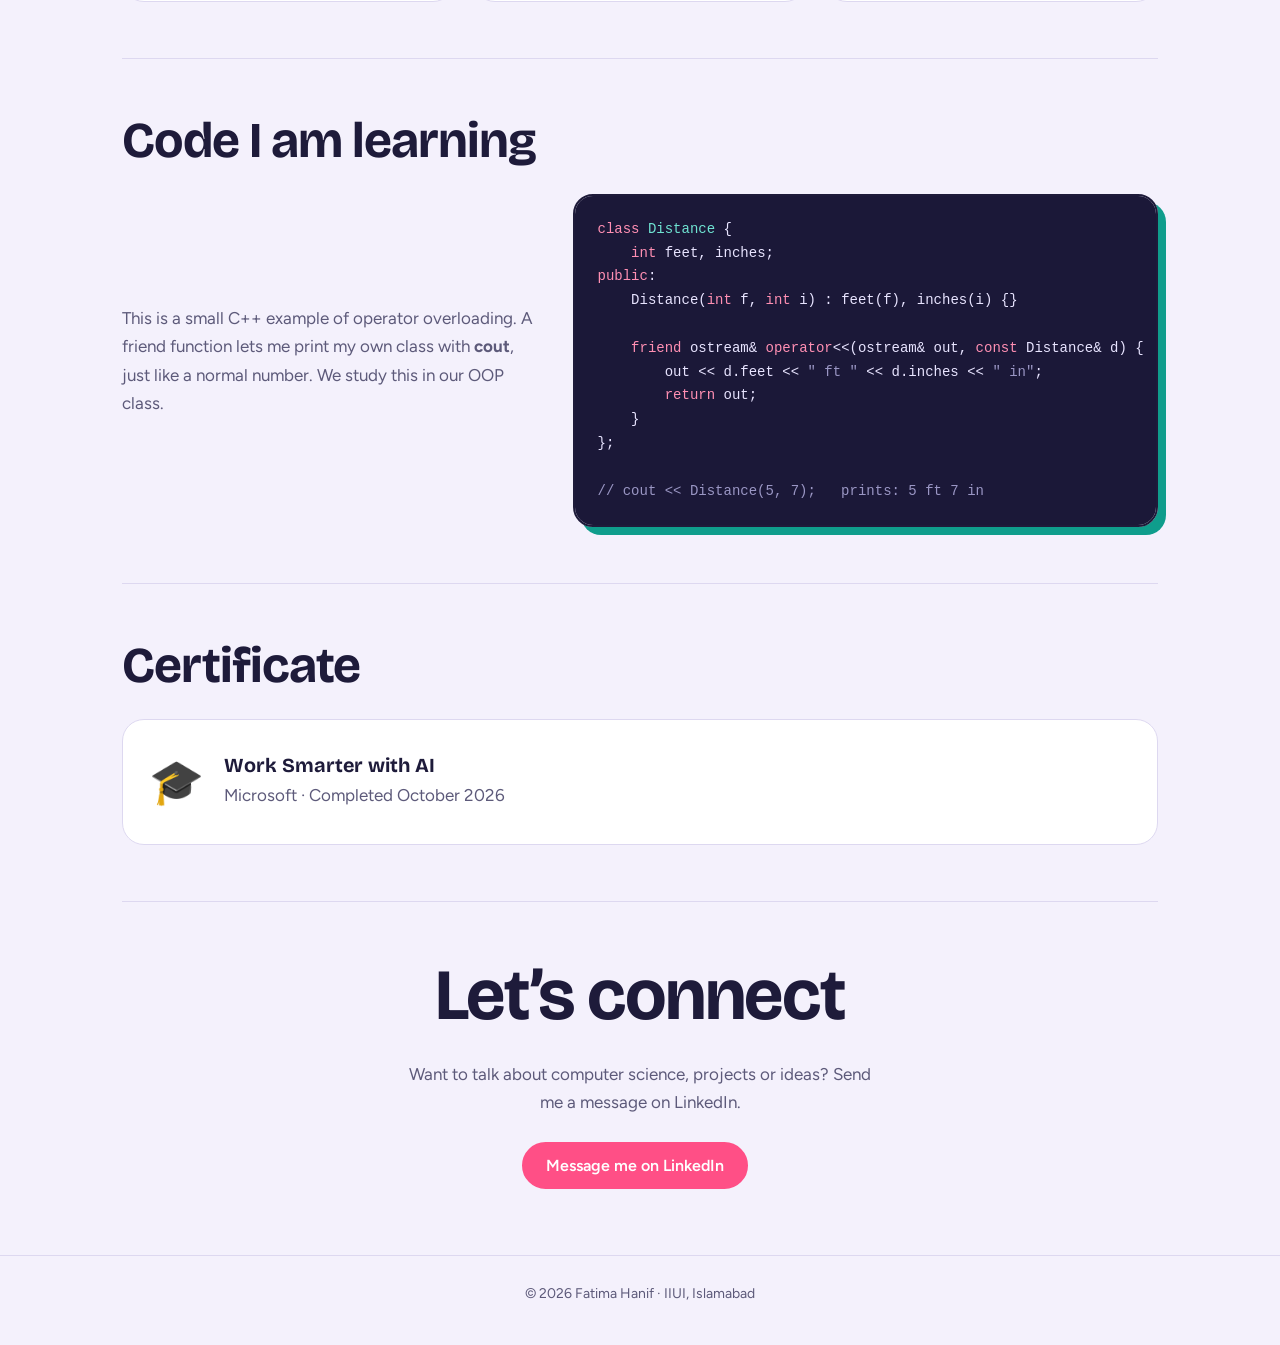
==== commit 7a738bbd: "Rename fatima-portfolio-v3.html to index.html" ====
--- a/index.html
+++ b/index.html
@@ -116,6 +116,9 @@
 nav .links a::after{display:none}
 .pic::before{width:min(316px,100%)}
 }
+.hero>*,.about>*,.feat>*,.cwrap>*,.proj>*{min-width:0}
+.code{max-width:100%}
+html{overflow-x:hidden}body{overflow-x:clip}
 </style>
 <script>document.documentElement.classList.add('js')</script>
 </head>
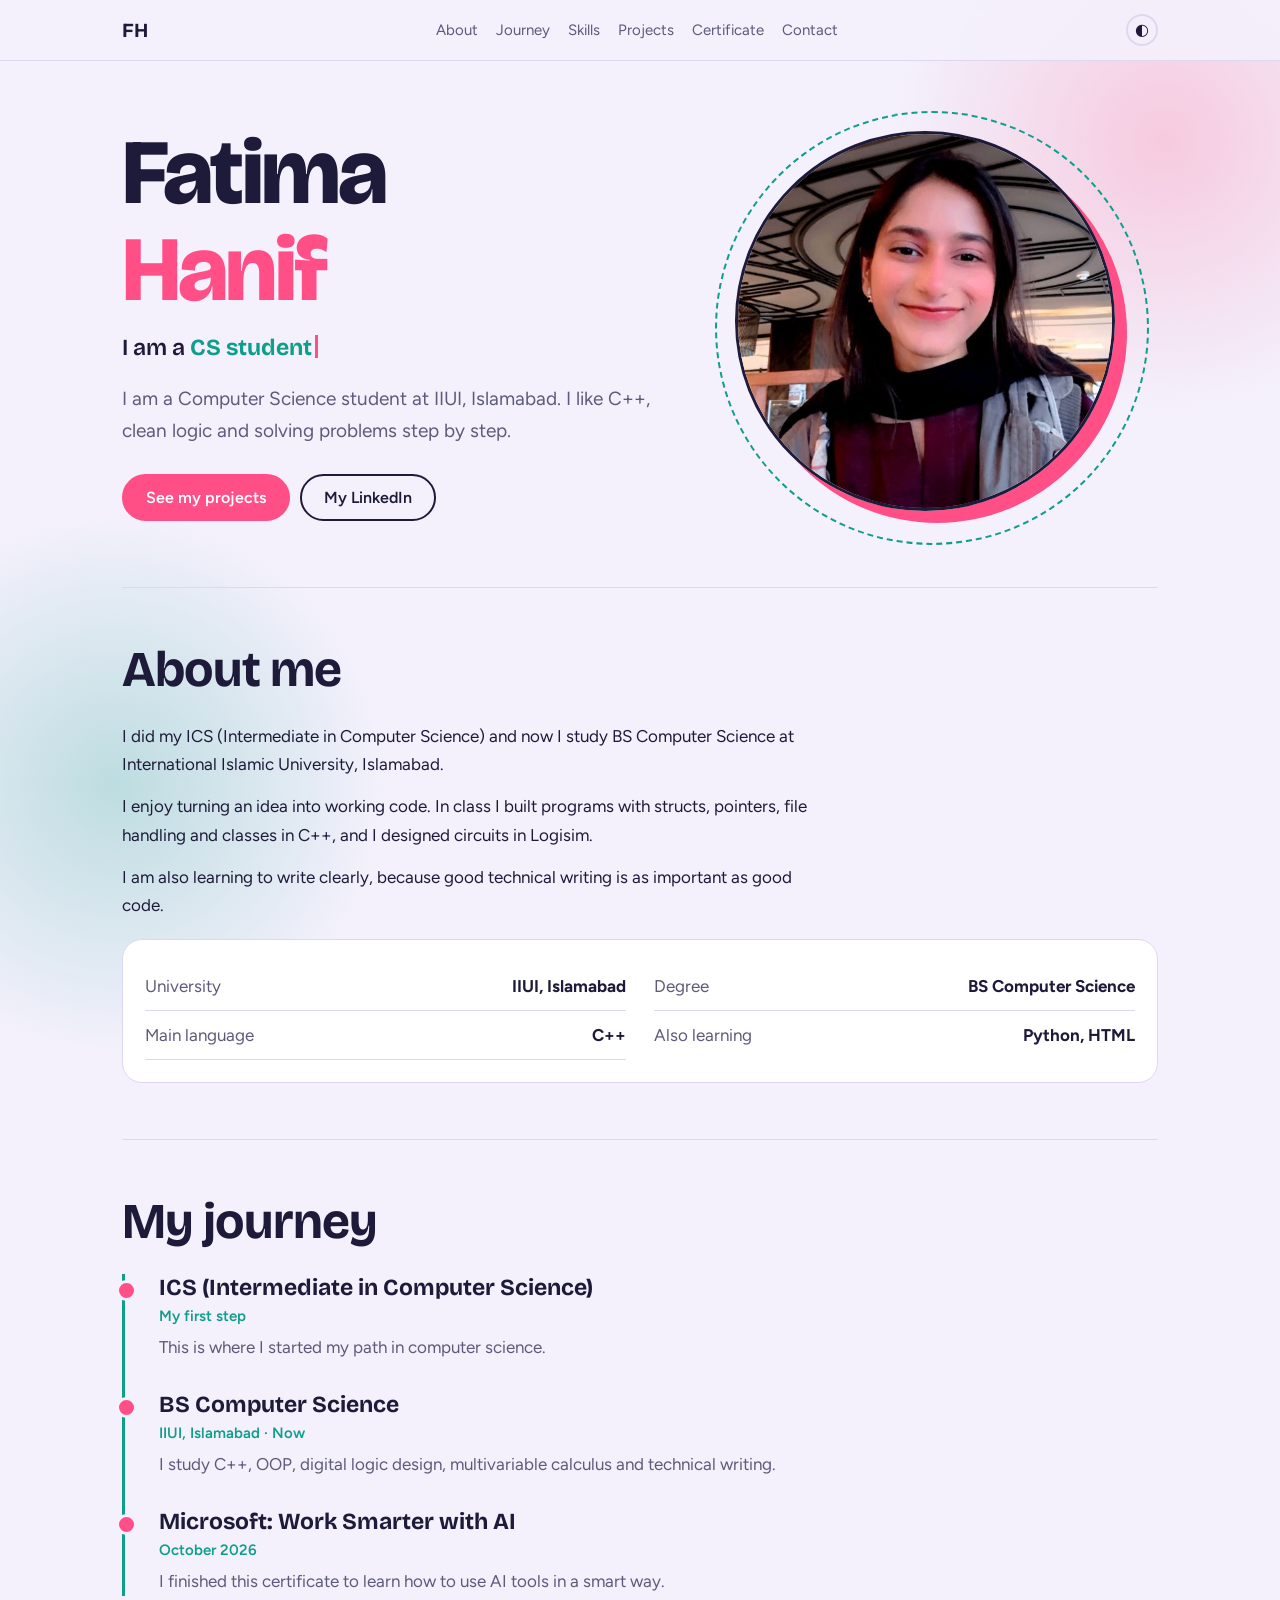
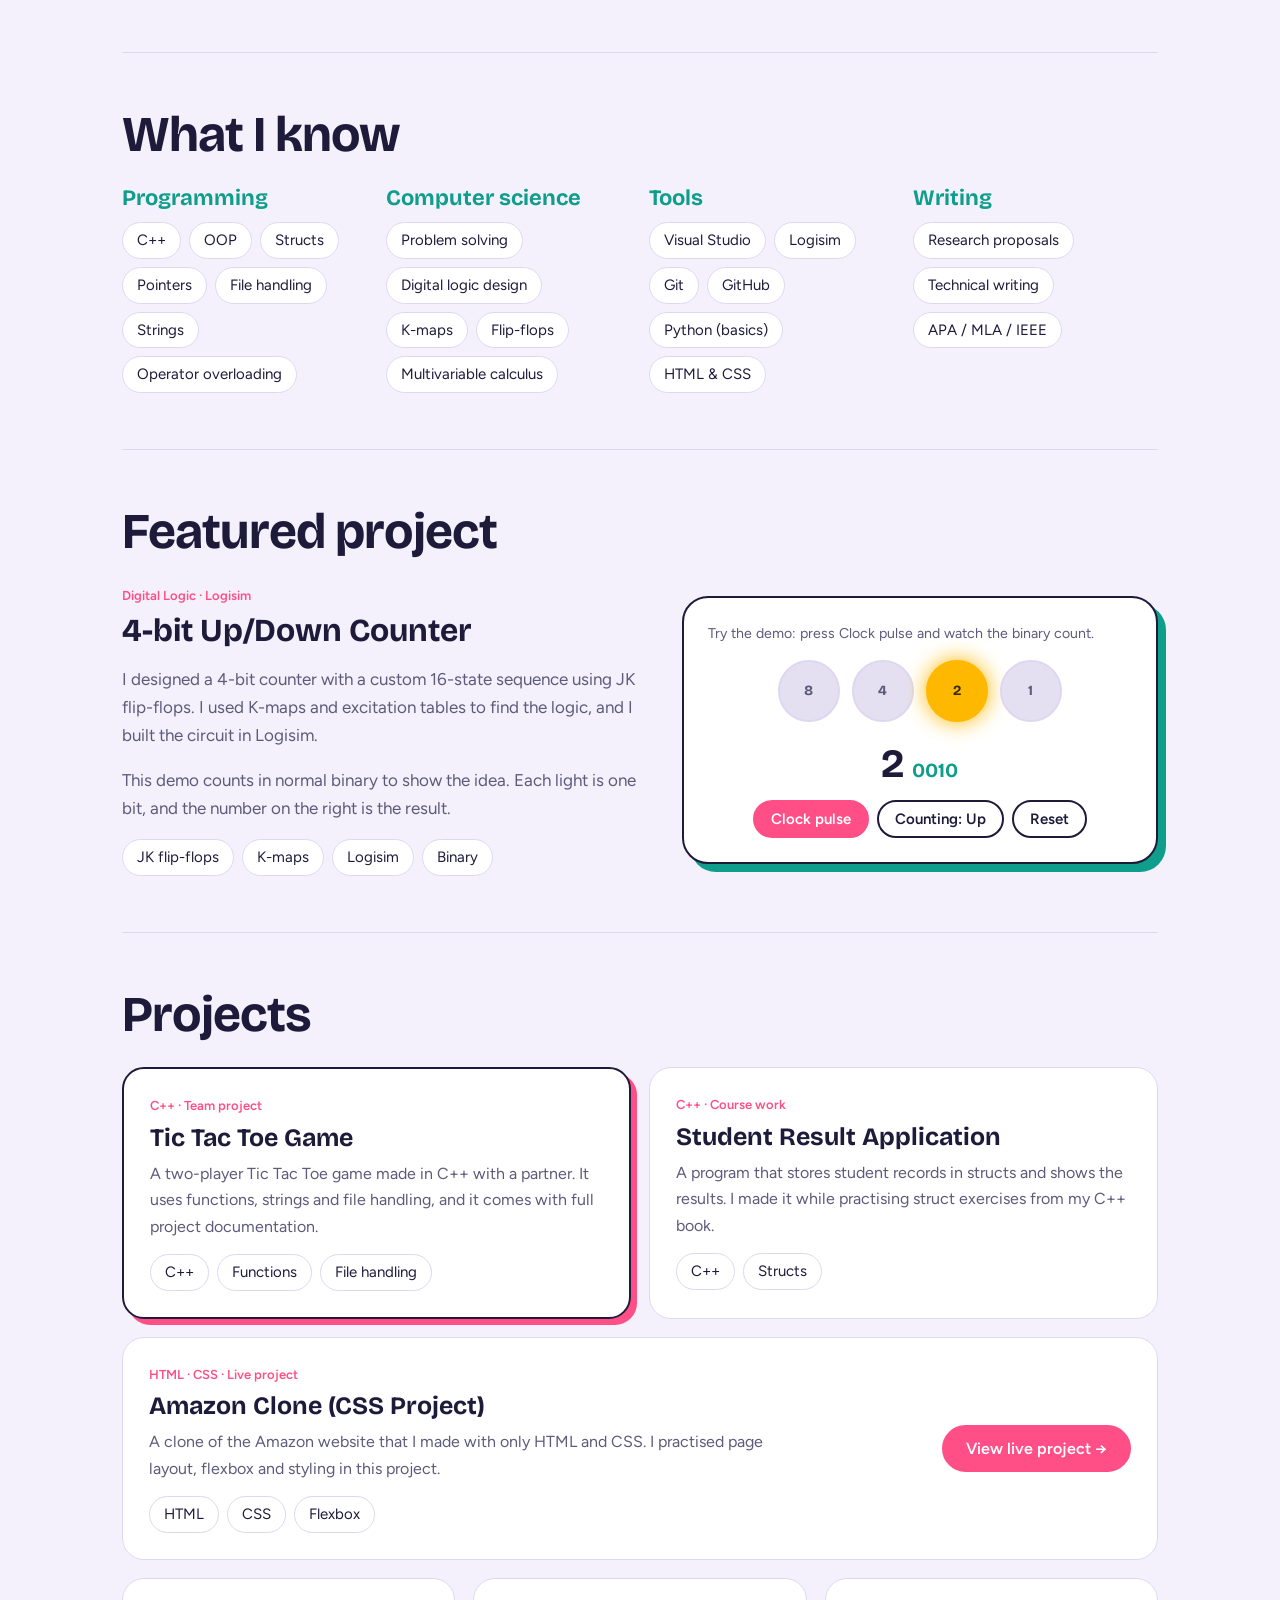
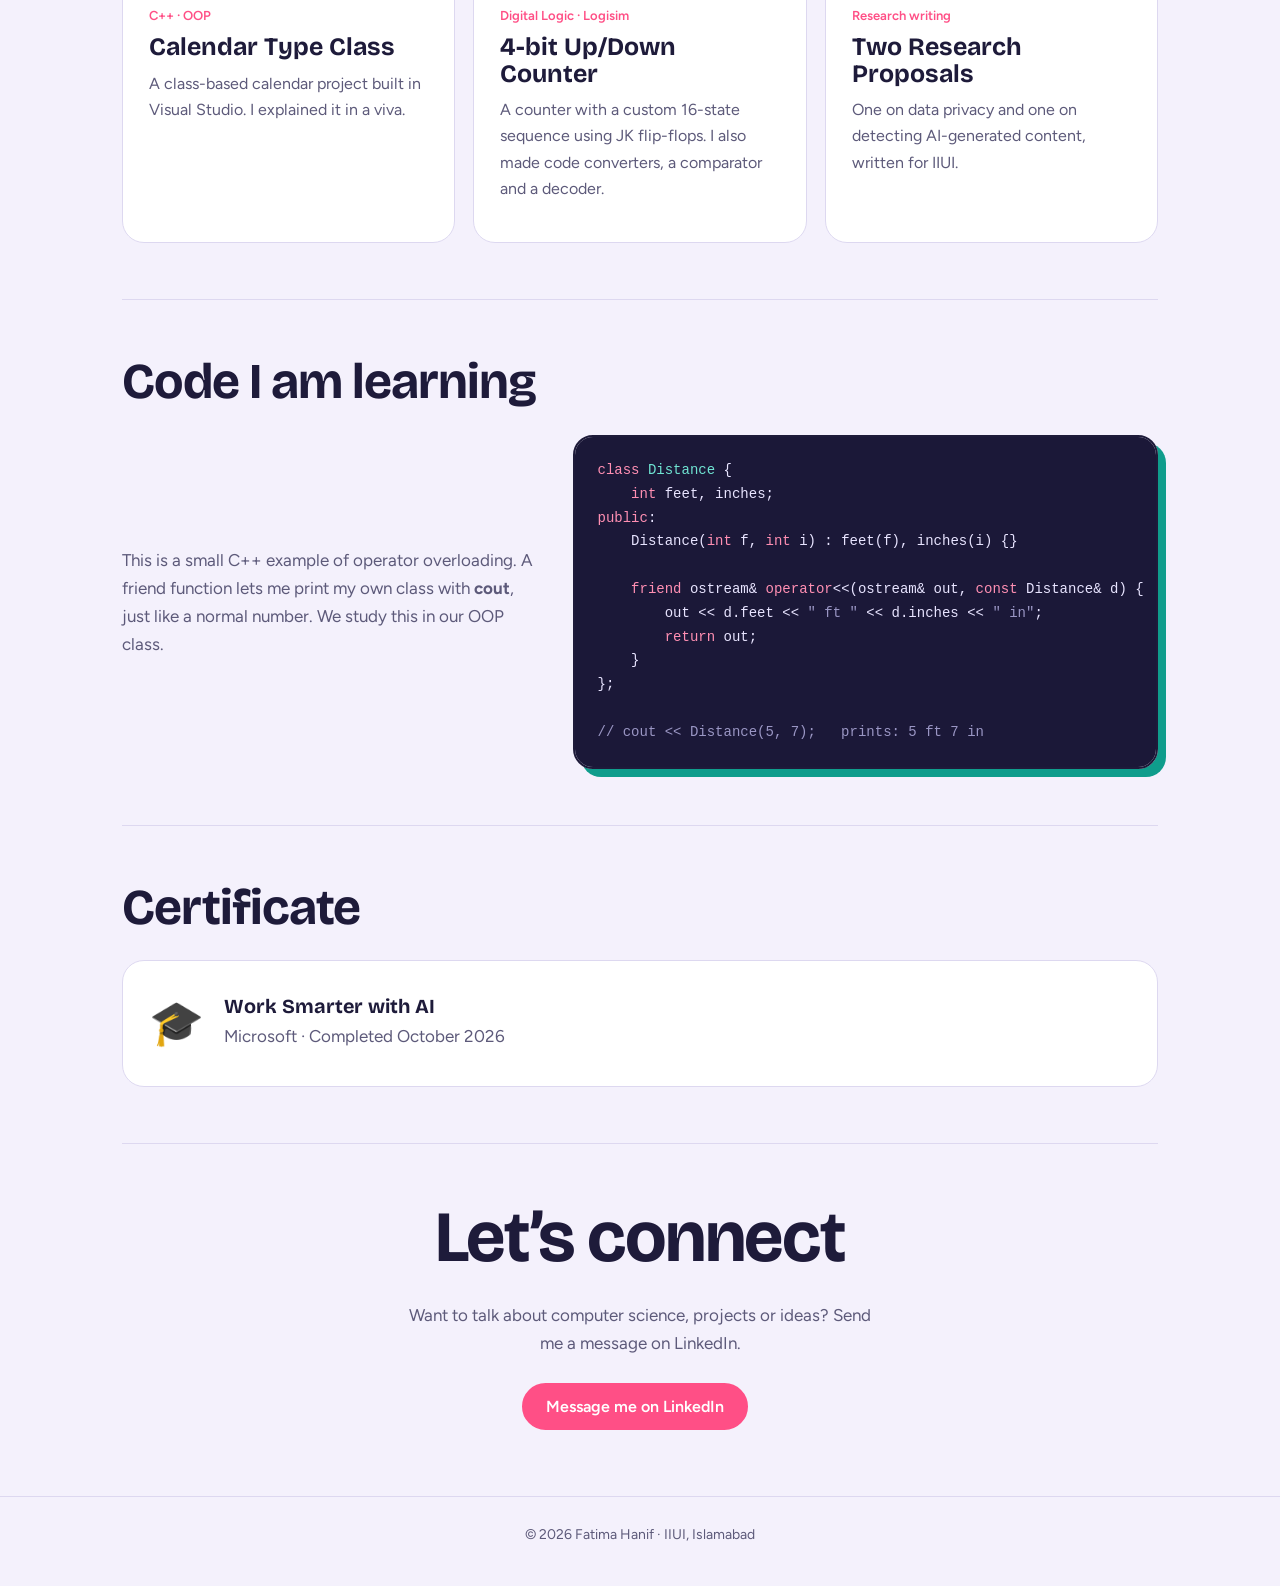
==== commit 2187e369: "Rename fatima-portfolio-v4.html to index.html" ====
--- a/index.html
+++ b/index.html
@@ -119,6 +119,7 @@
 .hero>*,.about>*,.feat>*,.cwrap>*,.proj>*{min-width:0}
 .code{max-width:100%}
 html{overflow-x:hidden}body{overflow-x:clip}
+.card.wide{grid-column:span 6;display:flex;align-items:center;justify-content:space-between;gap:24px;flex-wrap:wrap}.card.wide p{max-width:62ch}.card.wide .btn{margin:0}
 </style>
 <script>document.documentElement.classList.add('js')</script>
 </head>
@@ -167,7 +168,7 @@
   <div class="skills">
     <div><h3>Programming</h3><div class="tags"><span>C++</span><span>OOP</span><span>Structs</span><span>Pointers</span><span>File handling</span><span>Strings</span><span>Operator overloading</span></div></div>
     <div><h3>Computer science</h3><div class="tags"><span>Problem solving</span><span>Digital logic design</span><span>K-maps</span><span>Flip-flops</span><span>Multivariable calculus</span></div></div>
-    <div><h3>Tools</h3><div class="tags"><span>Visual Studio</span><span>Logisim</span><span>Git</span><span>GitHub</span><span>Python (basics)</span><span>HTML (basics)</span></div></div>
+    <div><h3>Tools</h3><div class="tags"><span>Visual Studio</span><span>Logisim</span><span>Git</span><span>GitHub</span><span>Python (basics)</span><span>HTML &amp; CSS</span></div></div>
     <div><h3>Writing</h3><div class="tags"><span>Research proposals</span><span>Technical writing</span><span>APA / MLA / IEEE</span></div></div>
   </div>
 </section>
@@ -200,6 +201,7 @@
   <div class="proj">
     <article class="card big"><span class="tag">C++ · Team project</span><h3>Tic Tac Toe Game</h3><p>A two-player Tic Tac Toe game made in C++ with a partner. It uses functions, strings and file handling, and it comes with full project documentation.</p><div class="tags"><span>C++</span><span>Functions</span><span>File handling</span></div></article>
     <article class="card big"><span class="tag">C++ · Course work</span><h3>Student Result Application</h3><p>A program that stores student records in structs and shows the results. I made it while practising struct exercises from my C++ book.</p><div class="tags"><span>C++</span><span>Structs</span></div></article>
+    <article class="card wide"><div><span class="tag">HTML · CSS · Live project</span><h3>Amazon Clone (CSS Project)</h3><p>A clone of the Amazon website that I made with only HTML and CSS. I practised page layout, flexbox and styling in this project.</p><div class="tags"><span>HTML</span><span>CSS</span><span>Flexbox</span></div></div><a class="btn fill" href="https://css-amazon-project.vercel.app" target="_blank" rel="noopener">View live project →</a></article>
     <article class="card"><span class="tag">C++ · OOP</span><h3>Calendar Type Class</h3><p>A class-based calendar project built in Visual Studio. I explained it in a viva.</p></article>
     <article class="card"><span class="tag">Digital Logic · Logisim</span><h3>4-bit Up/Down Counter</h3><p>A counter with a custom 16-state sequence using JK flip-flops. I also made code converters, a comparator and a decoder.</p></article>
     <article class="card"><span class="tag">Research writing</span><h3>Two Research Proposals</h3><p>One on data privacy and one on detecting AI-generated content, written for IIUI.</p></article>
